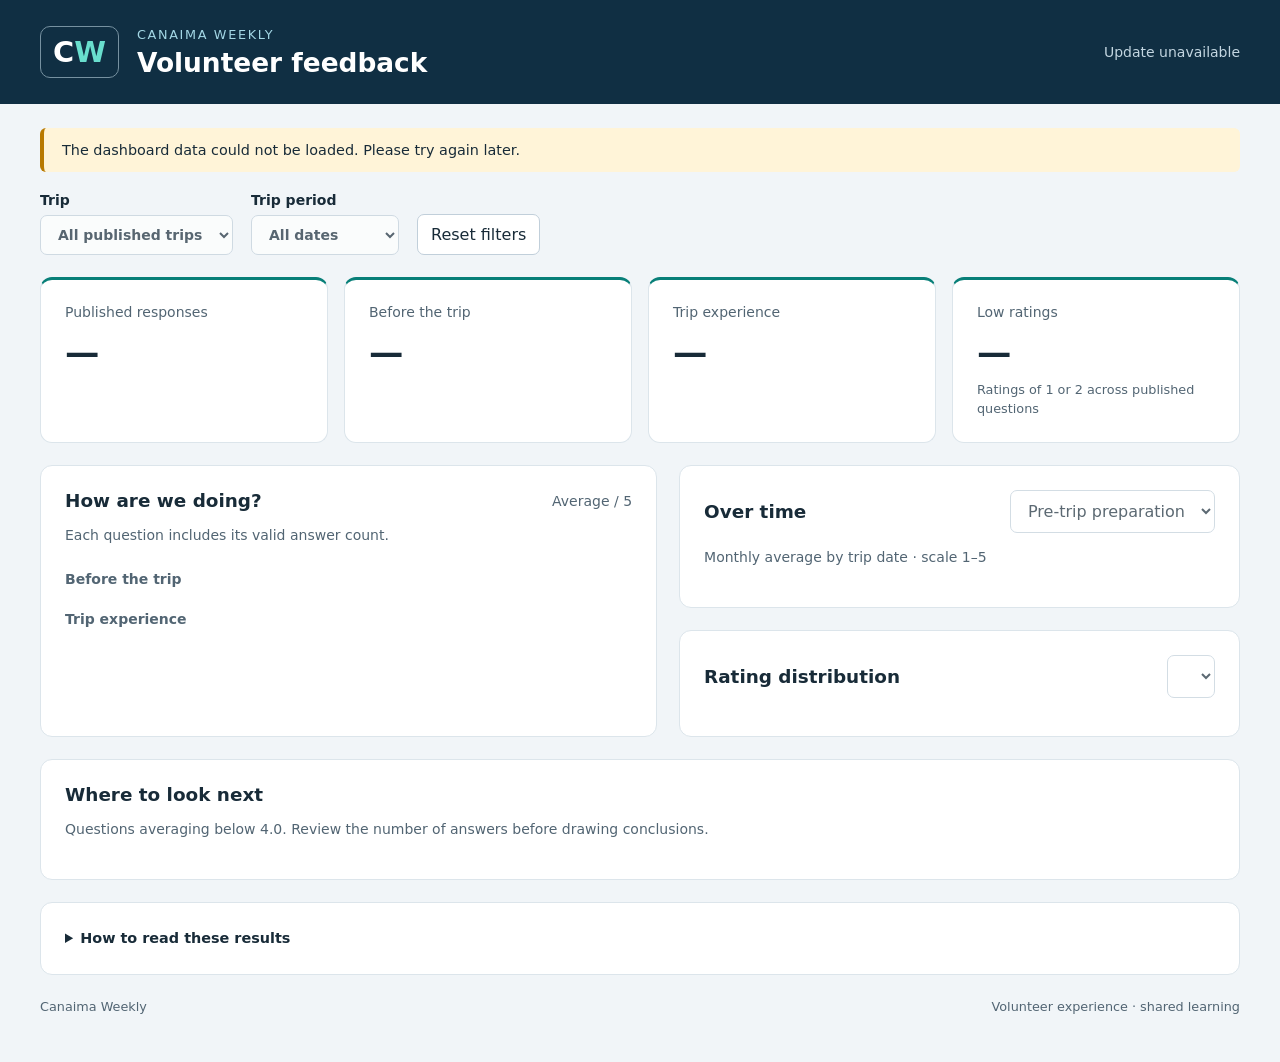
==== site/index.html @ c3dcbc06 "Add files via upload" ====
<!doctype html>
<html lang="en"><head><meta charset="utf-8"><meta name="viewport" content="width=device-width,initial-scale=1"><meta name="color-scheme" content="light"><title>Canaima Weekly · Volunteer feedback</title><link rel="stylesheet" href="style.css"><script src="dashboard.js" defer></script></head>
<body><header><div class="brand">C<span>W</span></div><div><p class="eyebrow">CANAIMA WEEKLY</p><h1>Volunteer feedback</h1></div><p id="updated">Loading…</p></header>
<main><div id="notice" role="status"></div><section class="filters" aria-label="Filters"><label>Trip<select id="trip"><option value="">All published trips</option></select></label><label>Trip period<select id="period"><option value="all">All dates</option><option value="90">Last 90 days</option><option value="30">Last 30 days</option></select></label><button id="reset">Reset filters</button></section>
<section class="kpis" aria-label="Summary" aria-live="polite"><article><p>Published responses</p><strong id="responses">—</strong><small id="trips-count"></small></article><article><p>Before the trip</p><strong id="support">—</strong><small id="support-n"></small></article><article><p>Trip experience</p><strong id="experience">—</strong><small id="trip-n"></small></article><article><p>Low ratings</p><strong id="low">—</strong><small>Ratings of 1 or 2 across published questions</small></article></section>
<div class="columns"><section class="panel"><div class="section-head"><h2>How are we doing?</h2><span>Average / 5</span></div><p class="muted">Each question includes its valid answer count.</p><h3>Before the trip</h3><div id="support-bars"></div><h3>Trip experience</h3><div id="trip-bars"></div></section>
<div class="stack"><section class="panel"><div class="section-head"><h2>Over time</h2><label class="sr-only" for="trend-metric">Trend measure</label><select id="trend-metric"><option value="support">Pre-trip preparation</option><option value="trip">Trip experience</option></select></div><p class="muted">Monthly average by trip date · scale 1–5</p><div id="trend"></div></section><section class="panel"><div class="section-head"><h2>Rating distribution</h2><label class="sr-only" for="question">Question</label><select id="question"></select></div><div id="distribution"></div><p id="distribution-n" class="muted"></p></section></div></div>
<section class="panel attention"><h2>Where to look next</h2><p class="muted">Questions averaging below 4.0. Review the number of answers before drawing conclusions.</p><div id="attention"></div></section>
<section class="panel voices" id="voices-section" hidden><div class="section-head"><h2>Volunteer voices</h2><span>Fictional preview examples</span></div><p class="muted">Explore the four open questions from the form. These examples are separate from the rating filters and are not actual volunteer responses.</p><div class="comment-filters" role="group" aria-label="Comment category"><button type="button" data-category="all" aria-pressed="true">All questions</button><button type="button" data-category="pre_feedback" aria-pressed="false">Before the trip</button><button type="button" data-category="feedback" aria-pressed="false">Weekly Canaima team</button><button type="button" data-category="apoyo" aria-pressed="false">Next volunteers</button><button type="button" data-category="header_3" aria-pressed="false">Additional recommendations</button></div><p class="muted" id="comment-question"></p><div id="comments" class="comment-grid" aria-live="polite"></div></section>
<details class="panel"><summary>How to read these results</summary><p>Ratings range from 1 to 5. Question averages use valid answers only. Support and trip scores are calculated for respondents who answered every question in that category, then averaged with equal weight per respondent. Low ratings count individual answers, not volunteers.</p><p>Only trips with at least five responses are published. A question or category also needs five valid answers. Filters and trends use only published values, so some answers may be excluded. Dates refer to the trip, not submission time. The latest 30/90 days are measured from the update date.</p><p>Pre-trip questions cover travel coordination and preparation by Education, Logistics, IM and SM. Trip questions cover accompaniment, accommodation, meals and flight arrangements. Names, comments and submission identifiers are excluded. This website is publicly accessible and small-group suppression does not guarantee anonymity.</p></details>
<footer>Canaima Weekly <span>Volunteer experience · shared learning</span></footer></main></body></html>
---- site/style.css ----
:root{font-family:system-ui,-apple-system,Segoe UI,sans-serif;color:#182b38;background:#f1f5f8;font-size:16px;--blue:#075985;--teal:#087f78}*{box-sizing:border-box}body{margin:0}header{background:#102f43;color:white;display:flex;align-items:center;gap:18px;padding:26px max(24px,calc((100vw - 1200px)/2))}header #updated{margin-left:auto;font-size:.875rem;color:#c3d6e1;text-align:right}.brand{font-size:1.8rem;font-weight:800;border:1px solid #7691a0;padding:8px 12px;border-radius:10px}.brand span{color:#69dfce}.eyebrow{font-size:.8rem;letter-spacing:.13em;margin:0 0 5px;color:#a3d7e5}h1{font-size:1.65rem;margin:0;font-weight:650}main{max-width:1248px;padding:24px;margin:auto}#notice:not(:empty){padding:14px 18px;background:#fff4d8;border-left:4px solid #b87900;border-radius:6px;margin-bottom:20px;font-size:.9rem}.filters{display:flex;gap:18px;align-items:end;margin-bottom:22px;flex-wrap:wrap}label{display:grid;gap:7px;font-size:.875rem;font-weight:600}select,button{font:inherit;color:inherit;background:white;border:1px solid #c1cfda;border-radius:7px;padding:10px 13px;max-width:100%}button{cursor:pointer}button:hover{background:#e2eef4}select:focus-visible,button:focus-visible,summary:focus-visible{outline:3px solid #2b97cc;outline-offset:3px}.kpis{display:grid;grid-template-columns:repeat(4,1fr);gap:16px;margin-bottom:22px}.kpis article,.panel{background:white;border:1px solid #dce5eb;border-radius:12px;padding:24px}.kpis article{border-top:3px solid var(--teal)}.kpis p{font-size:.875rem;margin:0 0 12px;color:#526573}.kpis strong{font-size:2.15rem;font-weight:650;display:block;letter-spacing:-.04em}.kpis small{font-size:.8rem;display:block;color:#526573;line-height:1.5;margin-top:8px}.columns{display:grid;grid-template-columns:1.1fr 1fr;gap:22px;margin-bottom:22px}.stack{display:grid;gap:22px}.section-head{display:flex;gap:12px;justify-content:space-between;align-items:center;flex-wrap:wrap}.section-head span{font-size:.875rem;color:#526573}h2{font-size:1.15rem;margin:0}h3{font-size:.875rem;color:#526573;margin:24px 0 14px}.muted{font-size:.875rem;color:#526573;line-height:1.55}.rating-row{display:grid;grid-template-columns:130px 1fr 75px;gap:12px;align-items:center;margin:16px 0;font-size:.875rem}.track{height:9px;border-radius:9px;background:#e9eff3;overflow:hidden}.fill{height:100%;background:var(--teal);border-radius:9px}.rating-value{text-align:right;font-weight:650}.rating-value small{font-weight:400;font-size:.75rem;color:#526573;display:block}.dist-row{display:grid;grid-template-columns:35px 1fr 60px;gap:12px;align-items:center;font-size:.875rem;margin:17px 0}.dist-row .fill{background:var(--blue)}#trend svg{width:100%;height:auto;display:block}#trend text{fill:#526573;font-size:13px}.attention{margin-bottom:22px}.attention-item{padding:14px 0;border-top:1px solid #e5edf2;display:flex;justify-content:space-between;gap:16px;font-size:.9rem}.attention-item strong{color:#8f4900}details{font-size:.9rem;line-height:1.6}summary{cursor:pointer;font-weight:600}footer{display:flex;justify-content:space-between;color:#526573;font-size:.8rem;padding:24px 0}.sr-only{position:absolute;width:1px;height:1px;padding:0;overflow:hidden;clip:rect(0,0,0,0)}@media(max-width:850px){.kpis{grid-template-columns:repeat(2,1fr)}.columns{grid-template-columns:1fr}header{padding:22px}header #updated{max-width:150px}}@media(max-width:480px){header{flex-wrap:wrap}header #updated{margin:0;max-width:none;text-align:left}main{padding:16px}.kpis{gap:10px}.kpis article,.panel{padding:18px}.kpis strong{font-size:1.8rem}.rating-row{grid-template-columns:105px 1fr 62px;gap:8px}footer{display:block}footer span{display:block;margin-top:8px}}

.voices{margin-bottom:22px}.comment-filters{display:flex;gap:8px;flex-wrap:wrap;margin:20px 0}.comment-filters button{font-size:.875rem}.comment-filters button[aria-pressed="true"]{background:#102f43;color:white;border-color:#102f43}.comment-grid{display:grid;grid-template-columns:repeat(2,minmax(0,1fr));gap:16px}.comment-card{border:1px solid #dce5eb;border-radius:9px;padding:20px;background:#f8fbfd}.comment-card h3{margin:0 0 10px;color:#075985}.comment-card blockquote{margin:0;line-height:1.7;font-size:1rem;overflow-wrap:anywhere}.comment-card small{display:block;margin-top:16px;color:#526573}.rating-row{grid-template-columns:minmax(130px,1.3fr) minmax(70px,1fr) 65px}@media(max-width:600px){.comment-grid{grid-template-columns:1fr}.rating-row{grid-template-columns:minmax(105px,1.2fr) minmax(40px,1fr) 60px}}
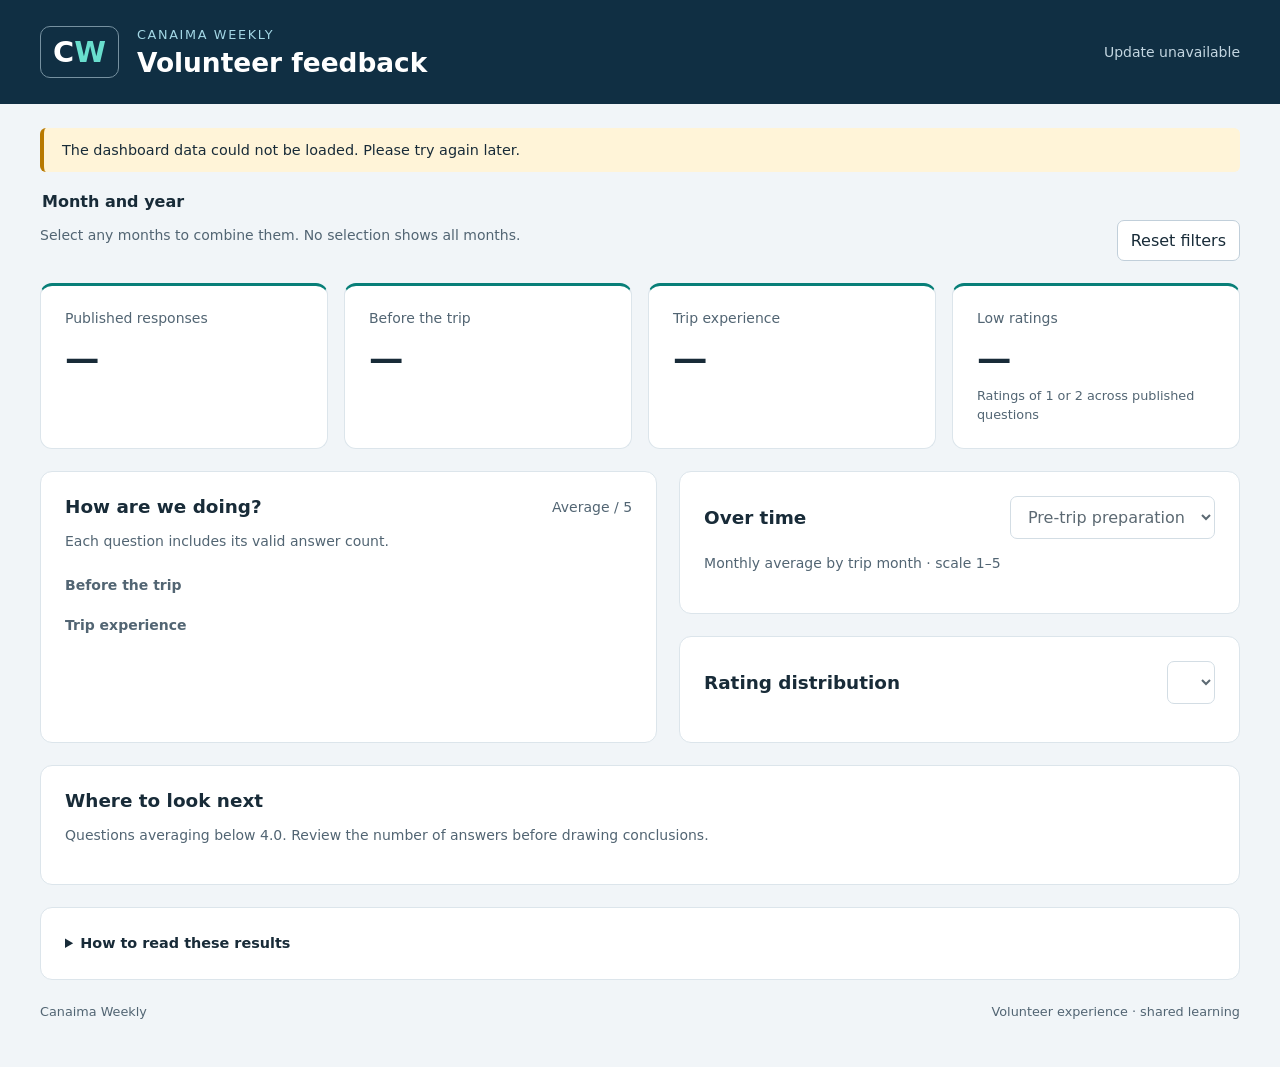
==== commit d3a06817: "Update dashboard and data processing to support monthly aggregation and filtering" ====
--- a/site/index.html
+++ b/site/index.html
@@ -1,11 +1,11 @@
 <!doctype html>
 <html lang="en"><head><meta charset="utf-8"><meta name="viewport" content="width=device-width,initial-scale=1"><meta name="color-scheme" content="light"><title>Canaima Weekly · Volunteer feedback</title><link rel="stylesheet" href="style.css"><script src="dashboard.js" defer></script></head>
 <body><header><div class="brand">C<span>W</span></div><div><p class="eyebrow">CANAIMA WEEKLY</p><h1>Volunteer feedback</h1></div><p id="updated">Loading…</p></header>
-<main><div id="notice" role="status"></div><section class="filters" aria-label="Filters"><label>Trip<select id="trip"><option value="">All published trips</option></select></label><label>Trip period<select id="period"><option value="all">All dates</option><option value="90">Last 90 days</option><option value="30">Last 30 days</option></select></label><button id="reset">Reset filters</button></section>
+<main><div id="notice" role="status"></div><section class="filters" aria-label="Filters"><fieldset class="month-filter"><legend>Month and year</legend><p class="muted">Select any months to combine them. No selection shows all months.</p><div id="months" class="month-options"></div></fieldset><button id="reset">Reset filters</button></section>
 <section class="kpis" aria-label="Summary" aria-live="polite"><article><p>Published responses</p><strong id="responses">—</strong><small id="trips-count"></small></article><article><p>Before the trip</p><strong id="support">—</strong><small id="support-n"></small></article><article><p>Trip experience</p><strong id="experience">—</strong><small id="trip-n"></small></article><article><p>Low ratings</p><strong id="low">—</strong><small>Ratings of 1 or 2 across published questions</small></article></section>
 <div class="columns"><section class="panel"><div class="section-head"><h2>How are we doing?</h2><span>Average / 5</span></div><p class="muted">Each question includes its valid answer count.</p><h3>Before the trip</h3><div id="support-bars"></div><h3>Trip experience</h3><div id="trip-bars"></div></section>
-<div class="stack"><section class="panel"><div class="section-head"><h2>Over time</h2><label class="sr-only" for="trend-metric">Trend measure</label><select id="trend-metric"><option value="support">Pre-trip preparation</option><option value="trip">Trip experience</option></select></div><p class="muted">Monthly average by trip date · scale 1–5</p><div id="trend"></div></section><section class="panel"><div class="section-head"><h2>Rating distribution</h2><label class="sr-only" for="question">Question</label><select id="question"></select></div><div id="distribution"></div><p id="distribution-n" class="muted"></p></section></div></div>
+<div class="stack"><section class="panel"><div class="section-head"><h2>Over time</h2><label class="sr-only" for="trend-metric">Trend measure</label><select id="trend-metric"><option value="support">Pre-trip preparation</option><option value="trip">Trip experience</option></select></div><p class="muted">Monthly average by trip month · scale 1–5</p><div id="trend"></div></section><section class="panel"><div class="section-head"><h2>Rating distribution</h2><label class="sr-only" for="question">Question</label><select id="question"></select></div><div id="distribution"></div><p id="distribution-n" class="muted"></p></section></div></div>
 <section class="panel attention"><h2>Where to look next</h2><p class="muted">Questions averaging below 4.0. Review the number of answers before drawing conclusions.</p><div id="attention"></div></section>
-<section class="panel voices" id="voices-section" hidden><div class="section-head"><h2>Volunteer voices</h2><span>Fictional preview examples</span></div><p class="muted">Explore the four open questions from the form. These examples are separate from the rating filters and are not actual volunteer responses.</p><div class="comment-filters" role="group" aria-label="Comment category"><button type="button" data-category="all" aria-pressed="true">All questions</button><button type="button" data-category="pre_feedback" aria-pressed="false">Before the trip</button><button type="button" data-category="feedback" aria-pressed="false">Weekly Canaima team</button><button type="button" data-category="apoyo" aria-pressed="false">Next volunteers</button><button type="button" data-category="header_3" aria-pressed="false">Additional recommendations</button></div><p class="muted" id="comment-question"></p><div id="comments" class="comment-grid" aria-live="polite"></div></section>
-<details class="panel"><summary>How to read these results</summary><p>Ratings range from 1 to 5. Question averages use valid answers only. Support and trip scores are calculated for respondents who answered every question in that category, then averaged with equal weight per respondent. Low ratings count individual answers, not volunteers.</p><p>Only trips with at least five responses are published. A question or category also needs five valid answers. Filters and trends use only published values, so some answers may be excluded. Dates refer to the trip, not submission time. The latest 30/90 days are measured from the update date.</p><p>Pre-trip questions cover travel coordination and preparation by Education, Logistics, IM and SM. Trip questions cover accompaniment, accommodation, meals and flight arrangements. Names, comments and submission identifiers are excluded. This website is publicly accessible and small-group suppression does not guarantee anonymity.</p></details>
+<section class="panel voices" id="voices-section" hidden><div class="section-head"><h2>Volunteer voices</h2><span id="comments-status">Volunteer recommendations</span></div><p class="muted" id="comments-description"></p><div class="comment-filters" role="group" aria-label="Comment category"><button type="button" data-category="all" aria-pressed="true">All questions</button><button type="button" data-category="pre_feedback" aria-pressed="false">Before the trip</button><button type="button" data-category="feedback" aria-pressed="false">Weekly Canaima team</button><button type="button" data-category="apoyo" aria-pressed="false">Next volunteers</button><button type="button" data-category="header_3" aria-pressed="false">Additional recommendations</button></div><p class="muted" id="comment-question"></p><div id="comments" class="comment-grid" aria-live="polite"></div></section>
+<details class="panel"><summary>How to read these results</summary><p>Ratings range from 1 to 5. Question averages use valid answers only. Support and trip scores are calculated for respondents who answered every question in that category, then averaged with equal weight per respondent. Low ratings count individual answers, not volunteers.</p><p>Results are combined by trip month. Only months with at least two responses are published. A question or category also needs two valid answers. Filters and trends use only published values, so some answers may be excluded. Comment order uses trip dates internally; only month and year are published. Comments within the same trip retain their source order.</p><p>Pre-trip questions cover travel coordination and preparation by Education, Logistics, IM and SM. Trip questions cover accompaniment, accommodation, meals and flight arrangements. Names and submission identifiers are excluded. Open answers are published as submitted and may contain identifying details. This website is publicly accessible and small-group suppression does not guarantee anonymity.</p></details>
 <footer>Canaima Weekly <span>Volunteer experience · shared learning</span></footer></main></body></html>
--- a/site/style.css
+++ b/site/style.css
@@ -1,3 +1,5 @@
 :root{font-family:system-ui,-apple-system,Segoe UI,sans-serif;color:#182b38;background:#f1f5f8;font-size:16px;--blue:#075985;--teal:#087f78}*{box-sizing:border-box}body{margin:0}header{background:#102f43;color:white;display:flex;align-items:center;gap:18px;padding:26px max(24px,calc((100vw - 1200px)/2))}header #updated{margin-left:auto;font-size:.875rem;color:#c3d6e1;text-align:right}.brand{font-size:1.8rem;font-weight:800;border:1px solid #7691a0;padding:8px 12px;border-radius:10px}.brand span{color:#69dfce}.eyebrow{font-size:.8rem;letter-spacing:.13em;margin:0 0 5px;color:#a3d7e5}h1{font-size:1.65rem;margin:0;font-weight:650}main{max-width:1248px;padding:24px;margin:auto}#notice:not(:empty){padding:14px 18px;background:#fff4d8;border-left:4px solid #b87900;border-radius:6px;margin-bottom:20px;font-size:.9rem}.filters{display:flex;gap:18px;align-items:end;margin-bottom:22px;flex-wrap:wrap}label{display:grid;gap:7px;font-size:.875rem;font-weight:600}select,button{font:inherit;color:inherit;background:white;border:1px solid #c1cfda;border-radius:7px;padding:10px 13px;max-width:100%}button{cursor:pointer}button:hover{background:#e2eef4}select:focus-visible,button:focus-visible,summary:focus-visible{outline:3px solid #2b97cc;outline-offset:3px}.kpis{display:grid;grid-template-columns:repeat(4,1fr);gap:16px;margin-bottom:22px}.kpis article,.panel{background:white;border:1px solid #dce5eb;border-radius:12px;padding:24px}.kpis article{border-top:3px solid var(--teal)}.kpis p{font-size:.875rem;margin:0 0 12px;color:#526573}.kpis strong{font-size:2.15rem;font-weight:650;display:block;letter-spacing:-.04em}.kpis small{font-size:.8rem;display:block;color:#526573;line-height:1.5;margin-top:8px}.columns{display:grid;grid-template-columns:1.1fr 1fr;gap:22px;margin-bottom:22px}.stack{display:grid;gap:22px}.section-head{display:flex;gap:12px;justify-content:space-between;align-items:center;flex-wrap:wrap}.section-head span{font-size:.875rem;color:#526573}h2{font-size:1.15rem;margin:0}h3{font-size:.875rem;color:#526573;margin:24px 0 14px}.muted{font-size:.875rem;color:#526573;line-height:1.55}.rating-row{display:grid;grid-template-columns:130px 1fr 75px;gap:12px;align-items:center;margin:16px 0;font-size:.875rem}.track{height:9px;border-radius:9px;background:#e9eff3;overflow:hidden}.fill{height:100%;background:var(--teal);border-radius:9px}.rating-value{text-align:right;font-weight:650}.rating-value small{font-weight:400;font-size:.75rem;color:#526573;display:block}.dist-row{display:grid;grid-template-columns:35px 1fr 60px;gap:12px;align-items:center;font-size:.875rem;margin:17px 0}.dist-row .fill{background:var(--blue)}#trend svg{width:100%;height:auto;display:block}#trend text{fill:#526573;font-size:13px}.attention{margin-bottom:22px}.attention-item{padding:14px 0;border-top:1px solid #e5edf2;display:flex;justify-content:space-between;gap:16px;font-size:.9rem}.attention-item strong{color:#8f4900}details{font-size:.9rem;line-height:1.6}summary{cursor:pointer;font-weight:600}footer{display:flex;justify-content:space-between;color:#526573;font-size:.8rem;padding:24px 0}.sr-only{position:absolute;width:1px;height:1px;padding:0;overflow:hidden;clip:rect(0,0,0,0)}@media(max-width:850px){.kpis{grid-template-columns:repeat(2,1fr)}.columns{grid-template-columns:1fr}header{padding:22px}header #updated{max-width:150px}}@media(max-width:480px){header{flex-wrap:wrap}header #updated{margin:0;max-width:none;text-align:left}main{padding:16px}.kpis{gap:10px}.kpis article,.panel{padding:18px}.kpis strong{font-size:1.8rem}.rating-row{grid-template-columns:105px 1fr 62px;gap:8px}footer{display:block}footer span{display:block;margin-top:8px}}
 
 .voices{margin-bottom:22px}.comment-filters{display:flex;gap:8px;flex-wrap:wrap;margin:20px 0}.comment-filters button{font-size:.875rem}.comment-filters button[aria-pressed="true"]{background:#102f43;color:white;border-color:#102f43}.comment-grid{display:grid;grid-template-columns:repeat(2,minmax(0,1fr));gap:16px}.comment-card{border:1px solid #dce5eb;border-radius:9px;padding:20px;background:#f8fbfd}.comment-card h3{margin:0 0 10px;color:#075985}.comment-card blockquote{margin:0;line-height:1.7;font-size:1rem;overflow-wrap:anywhere}.comment-card small{display:block;margin-top:16px;color:#526573}.rating-row{grid-template-columns:minmax(130px,1.3fr) minmax(70px,1fr) 65px}@media(max-width:600px){.comment-grid{grid-template-columns:1fr}.rating-row{grid-template-columns:minmax(105px,1.2fr) minmax(40px,1fr) 60px}}
+
+.month-filter{border:0;margin:0;padding:0;min-width:0;flex:1}.month-filter legend{font-weight:600}.month-options{display:flex;flex-wrap:wrap;gap:.6rem}.month-option{display:flex;align-items:center;gap:.4rem;border:1px solid #ccd9df;border-radius:8px;padding:.5rem .75rem;cursor:pointer}.month-option input{width:auto;margin:0}.month-option:has(input:checked){background:#e1f3ef;border-color:#087f78}
